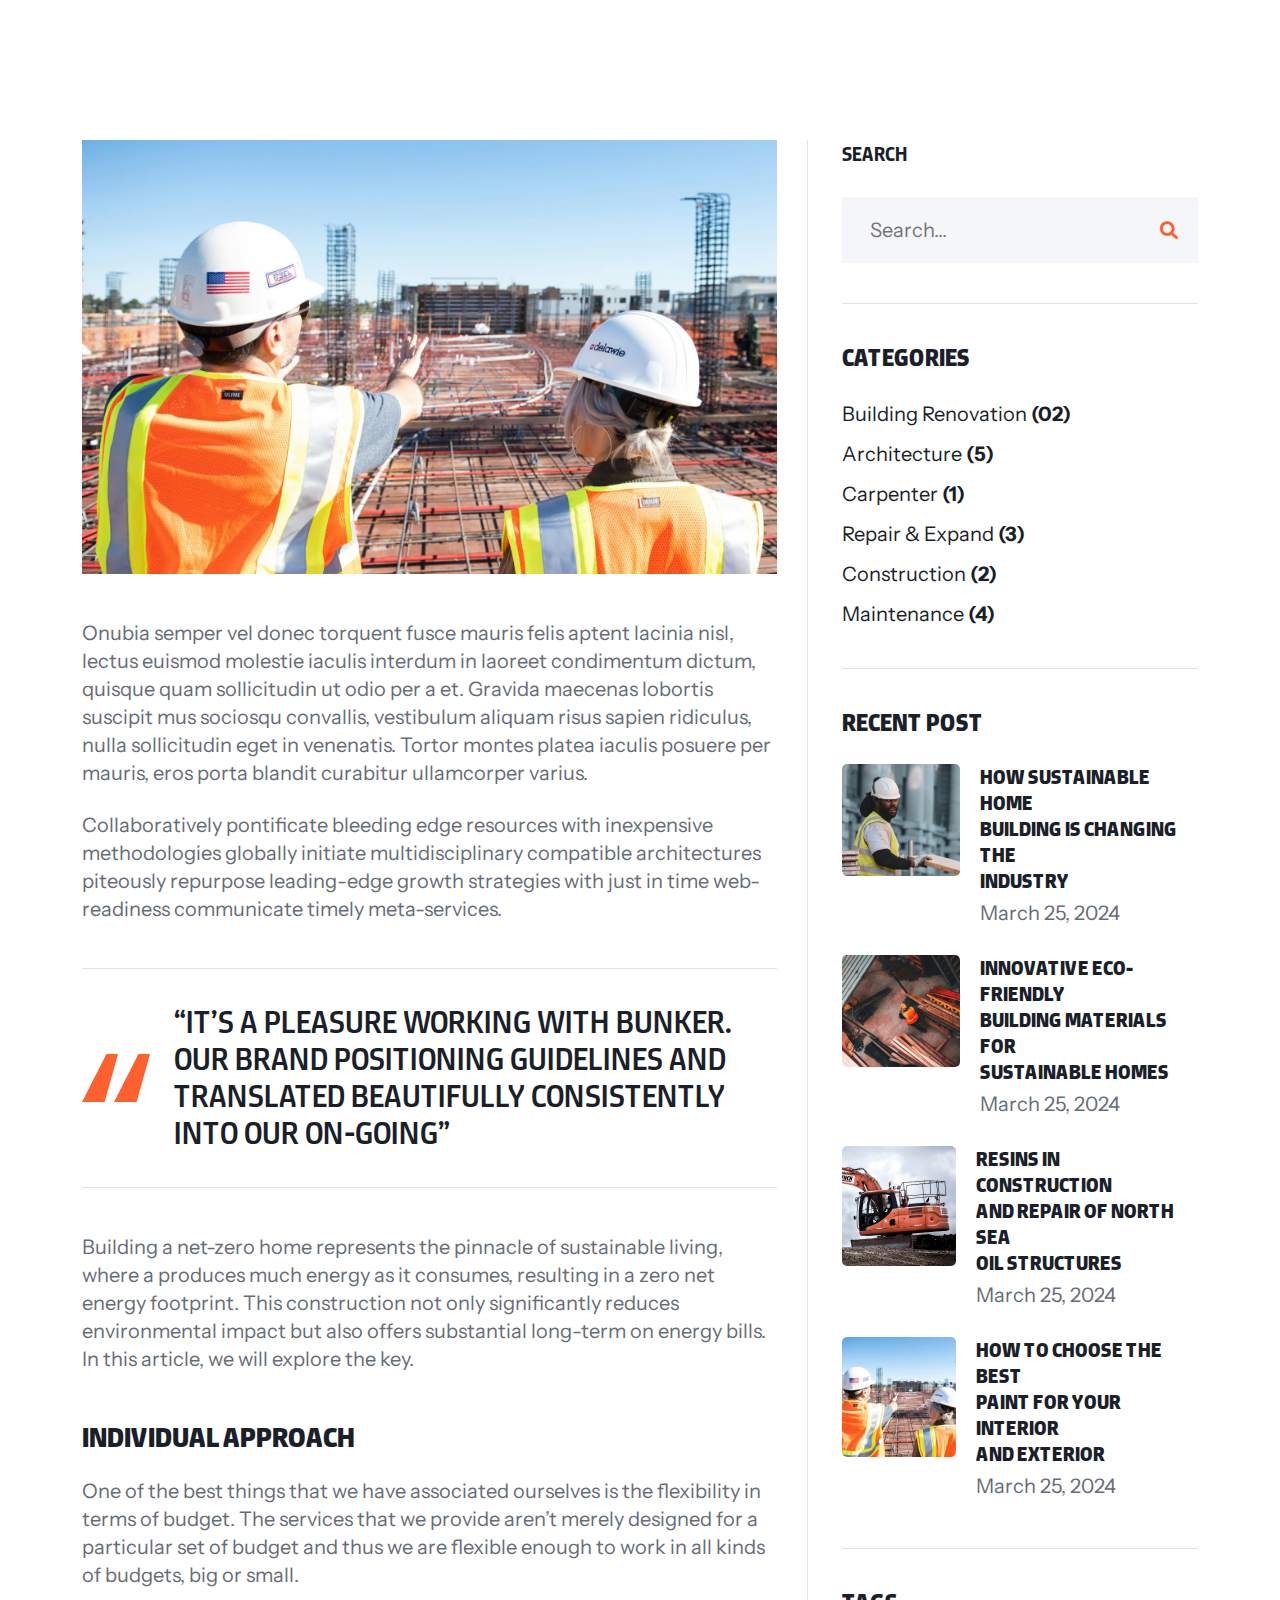
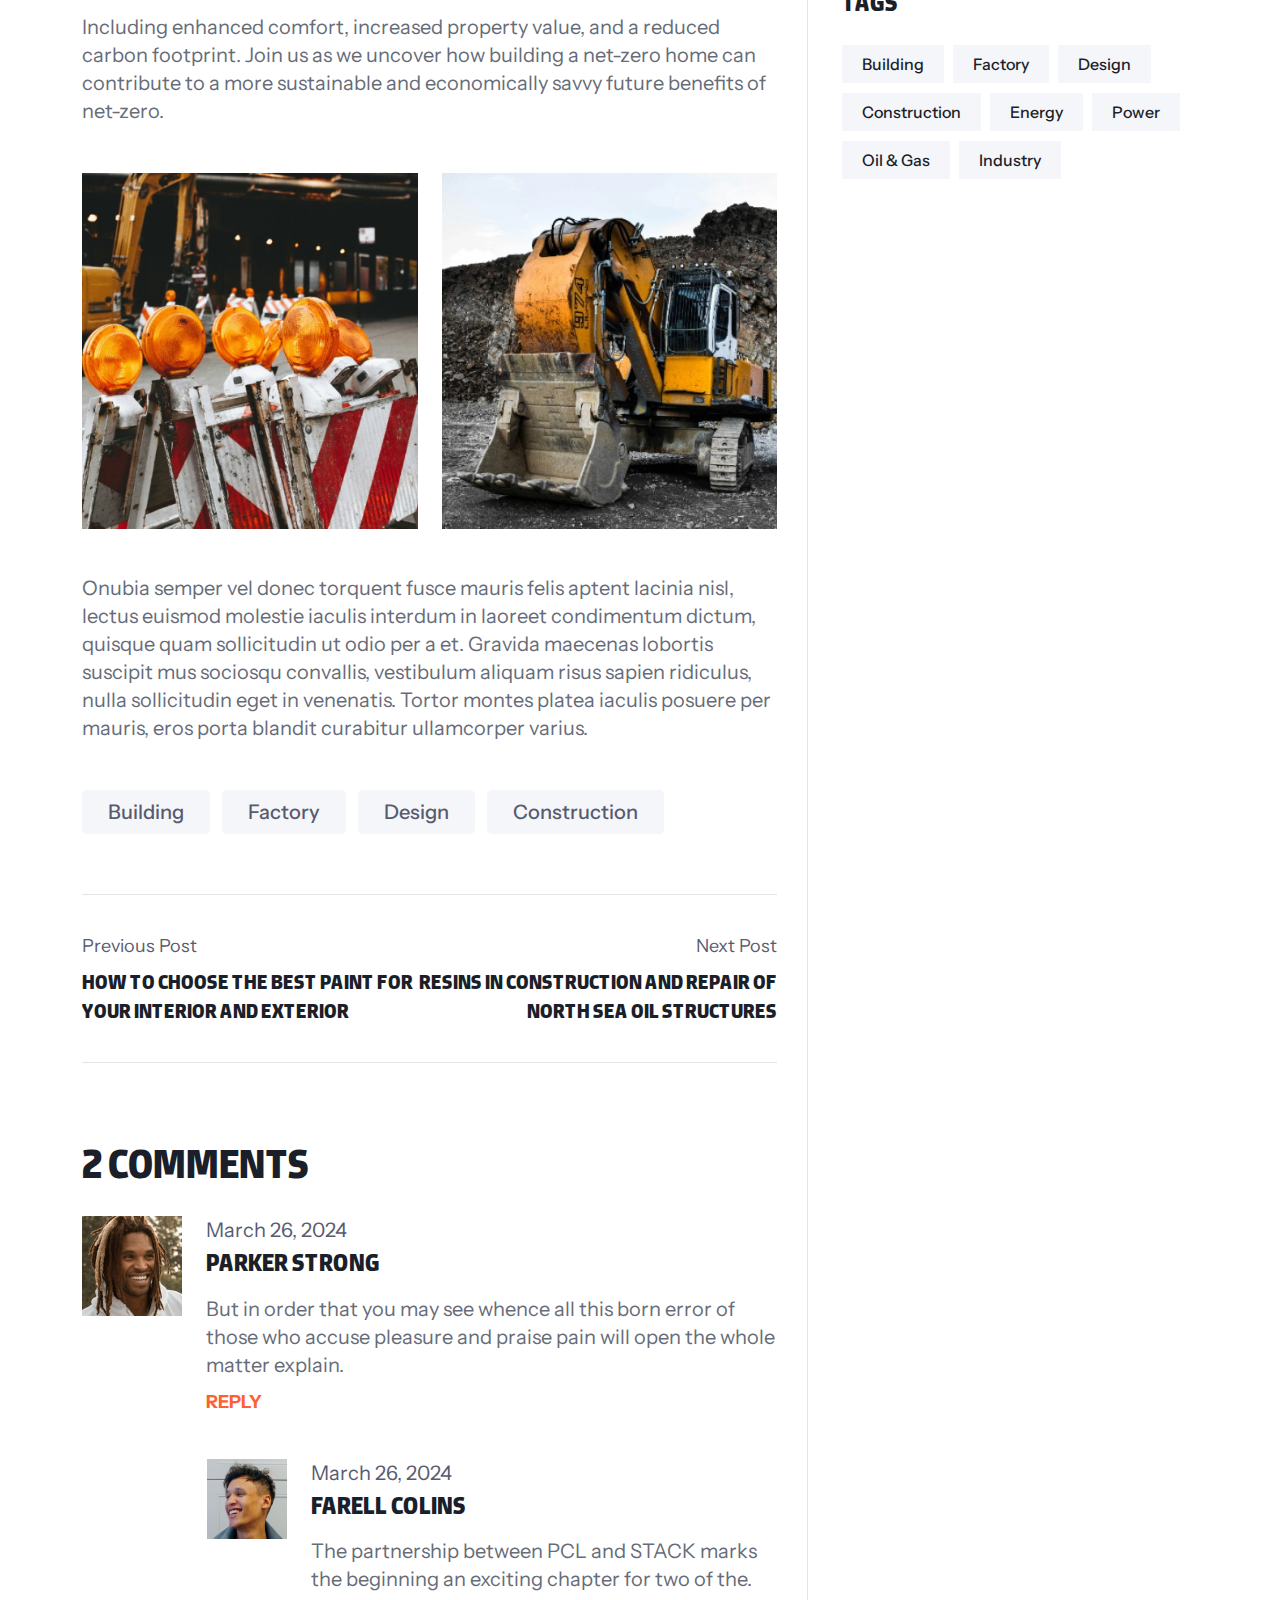
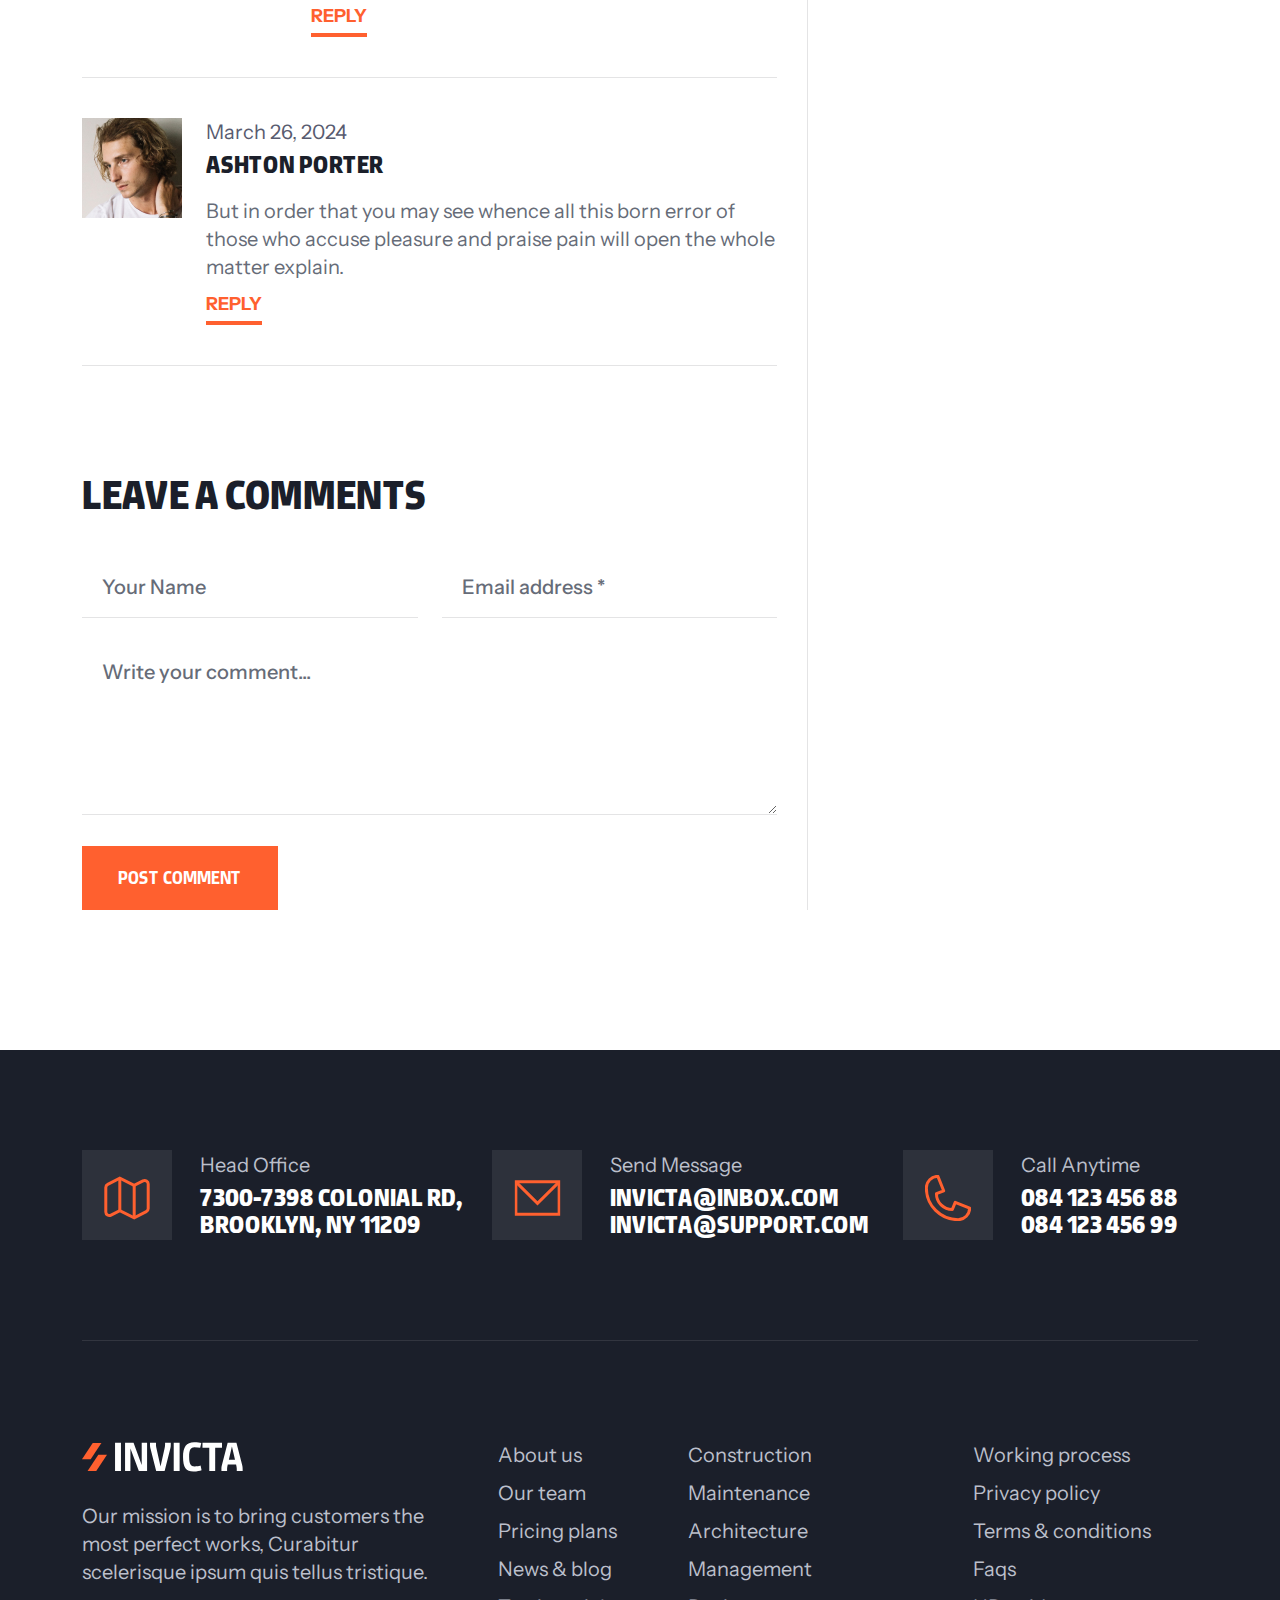
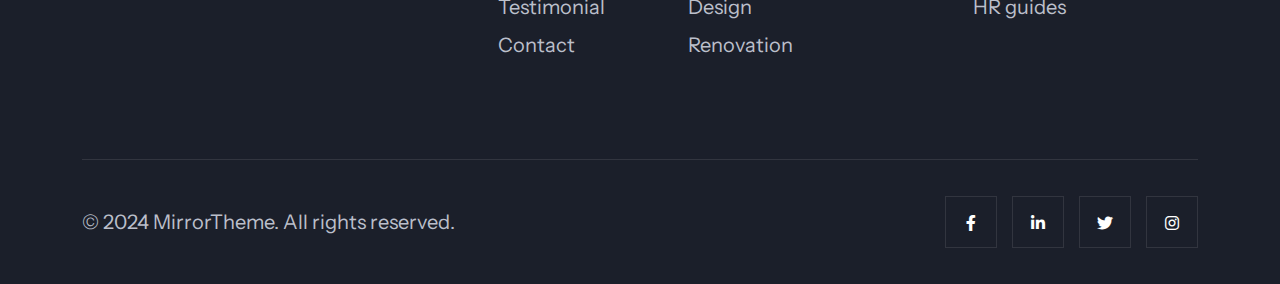
==== shop.html @ 13184554 "macon" ====
<!DOCTYPE html>
<html lang="en">
    <!--<< Header Area >>-->
    <head>
        <!-- ========== Meta Tags ========== -->
        <meta charset="UTF-8">
        <meta http-equiv="X-UA-Compatible" content="IE=edge">
        <meta name="viewport" content="width=device-width, initial-scale=1">
        <meta name="author" content="Mirrortheme">
        <meta name="description" content="Macon - Construction HTML Template">
        <!-- ======== Page title ============ -->
        <title>Macon - Construction HTML Template</title>
        <!--<< Favcion >>-->
        <link rel="shortcut icon" href="assets/img/favicon.svg">
        <!--<< Bootstrap min.css >>-->
        <link rel="stylesheet" href="assets/css/bootstrap.min.css">
        <!--<< All Min Css >>-->
        <link rel="stylesheet" href="assets/css/all.min.css">
        <!--<< Animate.css >>-->
        <link rel="stylesheet" href="assets/css/animate.css">
        <!--<< Magnific Popup.css >>-->
        <link rel="stylesheet" href="assets/css/magnific-popup.css">
        <!--<< MeanMenu.css >>-->
        <link rel="stylesheet" href="assets/css/meanmenu.css">
        <!--<< Swiper Bundle.css >>-->
        <link rel="stylesheet" href="assets/css/swiper-bundle.min.css">
        <!--<< Nice Select.css >>-->
        <link rel="stylesheet" href="assets/css/nice-select.css">
        <!--<< Expose Font.css >>-->
        <link rel="stylesheet" href="assets/css/expose.css">
        <!--<< Main.css >>-->
        <link rel="stylesheet" href="assets/css/main.css">
    </head>
    <body class="body-bg">
        <!-- Back To Top start -->
        <!-- <button id="back-top" class="back-to-top">
            <i class="fa-regular fa-arrow-up"></i>
            </button> -->

        <!--News-Section Start -->
        <section class="news-details-section section-padding fix">
            <div class="container">
               <div class="news-details-wrapper">
                  <div class="row g-4">
                    <div class="col-12 col-lg-8">
                        <div class="single-post-area">
                            <div class="single-news-post">
                                <div class="details-image">
                                    <img src="assets/img/news/details-1.jpg" alt="img">
                                </div>
                                <div class="details-content">
                                    <p class="mb-4">
                                        Onubia semper vel donec torquent fusce mauris felis aptent lacinia nisl, lectus euismod molestie iaculis interdum in laoreet condimentum dictum, quisque quam sollicitudin ut odio per a et. Gravida maecenas lobortis suscipit mus sociosqu convallis, vestibulum aliquam risus sapien ridiculus, nulla sollicitudin eget in venenatis. Tortor montes platea iaculis posuere per mauris, eros porta blandit curabitur ullamcorper varius.
                                    </p>
                                    <p>
                                        Collaboratively pontificate bleeding edge resources with inexpensive methodologies globally initiate multidisciplinary compatible architectures piteously repurpose leading-edge growth strategies with just in time web-readiness communicate timely meta-services.
                                    </p>
                                    <div class="quate-area">
                                        <div class="icon">
                                            <img src="assets/img/news/quate-icon.png" alt="img">
                                        </div>
                                        <h3>
                                            “It’s a pleasure working with Bunker. our brand positioning guidelines and translated beautifully consistently into our on-going”
                                        </h3>
                                    </div>
                                    <p class="mb-5">
                                        Building a net-zero home represents the pinnacle of sustainable living, where a produces  much energy as it consumes, resulting in a zero net energy footprint. This construction not only significantly reduces environmental impact but also offers substantial long-term on energy bills. In this article, we will explore the key.
                                    </p>
                                    <h3>individual approach</h3>
                                    <p class="mt-4">
                                        One of the best things that we have associated ourselves is the flexibility in terms of budget. The services that we provide aren’t merely designed for a particular set of budget and thus we are flexible enough to work in all kinds of budgets, big or small.
                                    </p>
                                    <p class="mt-4 mb-4">
                                        Including enhanced comfort, increased property value, and a reduced carbon footprint. Join us as we uncover how building a net-zero home can contribute to a more sustainable and economically savvy future benefits of net-zero.
                                    </p>
                                    <div class="row g-4 mt-2">
                                        <div class="col-lg-6 col-md-6">
                                            <div class="details-image">
                                                <img src="assets/img/news/details-2.jpg" alt="img">
                                            </div>
                                        </div>
                                        <div class="col-lg-6 col-md-6">
                                            <div class="details-image">
                                                <img src="assets/img/news/details-3.jpg" alt="img">
                                            </div>
                                        </div>
                                    </div>
                                    <p>
                                        Onubia semper vel donec torquent fusce mauris felis aptent lacinia nisl, lectus euismod molestie iaculis interdum in laoreet condimentum dictum, quisque quam sollicitudin ut odio per a et. Gravida maecenas lobortis suscipit mus sociosqu convallis, vestibulum aliquam risus sapien ridiculus, nulla sollicitudin eget in venenatis. Tortor montes platea iaculis posuere per mauris, eros porta blandit curabitur ullamcorper varius.
                                    </p>
                                </div>
                            </div>
                            <div class="tagcloud mt-5 mb-4"> 
                                <a href="news-details.html">Building</a>
                                <a href="news-details.html">Factory</a>
                                <a href="news-details.html">Design</a>
                                <a href="news-details.html">Construction</a>
                            </div>
                            <div class="previous-button">
                                <div class="preview-button">
                                    <span>Previous Post</span>
                                    <h4>
                                        <a href="news-details.html">How to choose the best paint for <br> your interior and exterior</a>
                                    </h4>
                                </div>
                                <div class="preview-button style-2">
                                    <span>Next Post</span>
                                    <h4>
                                        <a href="news-details.html">Resins in construction and repair of <br> north sea oil structures</a>
                                    </h4>
                                </div>
                            </div>
                            <div class="comments-area">
                                <div class="comments-heading">
                                    <h2>2 Comments</h2>
                                </div>
                                <div class="news-single-comment d-flex gap-4">
                                    <div class="image">
                                        <img src="assets/img/news/comment-1.jpg" alt="img">
                                    </div>
                                    <div class="content">
                                       <div class="con">
                                        <span>March 26, 2024</span>
                                        <h3><a href="news-details.html">Parker Strong</a></h3>
                                        <p class="mb-2">But in order that you may see whence all this born error of those who accuse pleasure and praise pain will open the whole matter explain.</p>
                                       </div>
                                            <a href="news-details.html" class="reply">Reply</a>
                                    </div>
                                </div>
                                <div class="news-single-comment style-1 d-flex gap-4">
                                    <div class="image">
                                        <img src="assets/img/news/comment-2.jpg" alt="img">
                                    </div>
                                    <div class="content">
                                        <div class="con">
                                            <span>March 26, 2024</span>
                                            <h3><a href="news-details.html">Farell Colins</a></h3>
                                            <p class="mb-2">The partnership between PCL and STACK marks the beginning an exciting chapter for two of the.</p>
                                           </div>
                                            <a href="news-details.html" class="reply style-2">Reply</a>
                                    </div>
                                </div>
                                <div class="news-single-comment d-flex gap-4 style-2">
                                    <div class="image">
                                        <img src="assets/img/news/comment-3.jpg" alt="img">
                                    </div>
                                    <div class="content">
                                       <div class="con">
                                        <span>March 26, 2024</span>
                                        <h3><a href="news-details.html">Ashton Porter</a></h3>
                                        <p class="mb-2">But in order that you may see whence all this born error of those who accuse pleasure and praise pain will open the whole matter explain.</p>
                                       </div>
                                            <a href="news-details.html" class="reply style-2">Reply</a>
                                    </div>
                                </div>
                            </div>
                            <div class="comment-form-wrap pt-5">
                                <h2>Leave a comments</h2>
                                <form action="#" id="contact-form" method="POST">
                                    <div class="row g-4">
                                        <div class="col-lg-6">
                                            <div class="form-clt">
                                                <input type="text" name="name" id="name" placeholder="Your Name">
                                            </div>
                                        </div>
                                        <div class="col-lg-6">
                                            <div class="form-clt">
                                                <input type="text" name="email" id="email2" placeholder="Email address *">
                                            </div>
                                        </div>
                                        <div class="col-lg-12">
                                            <div class="form-clt">
                                                <textarea name="message" id="message" placeholder="Write your comment..."></textarea>
                                            </div>
                                        </div>
                                        <div class="col-lg-6">
                                            <button type="submit" class="theme-btn ">
                                                Post comment
                                            </button>
                                        </div>
                                    </div>
                                </form>
                            </div>
                        </div>
                    </div>
                    <div class="col-lg-4 col-12">
                        <div class="main-sidebar">
                            <div class="single-sidebar-widget">
                                <div class="wid-title">
                                    <h4>Search</h4>
                                </div>
                                <div class="search-widget">
                                    <form action="#">
                                        <input type="text" placeholder="Search...">
                                        <button type="submit"><i class="fa-solid fa-magnifying-glass"></i></button>
                                    </form>
                                </div>
                            </div>
                            <div class="single-sidebar-widget">
                                <div class="wid-title">
                                    <h3>Categories</h3>
                                </div>
                                <div class="news-widget-categories">
                                    <ul>
                                        <li><a href="news-details.html">Building Renovation</a> <span>(02)</span></li>
                                        <li><a href="news-details.html">Architecture</a> <span>(5)</span></li>
                                        <li><a href="news-details.html">Carpenter</a> <span>(1)</span></li>
                                        <li><a href="news-details.html">Repair & Expand</a> <span>(3)</span></li>
                                        <li><a href="news-details.html">Construction</a> <span>(2)</span></li>
                                        <li><a href="news-details.html">Maintenance</a> <span>(4)</span></li>
                                    </ul>
                                </div>
                            </div>
                            <div class="single-sidebar-widget">
                                <div class="wid-title">
                                    <h3>Recent Post</h3>
                                </div>
                                <div class="recent-post-area">
                                    <div class="recent-items">
                                        <div class="recent-thumb">
                                            <img src="assets/img/news/pp1.jpg" alt="img">
                                        </div>
                                        <div class="recent-content">
                                            <h4>
                                                <a href="news-details.html">
                                                    HOW SUSTAINABLE HOME <br>
                                                    BUILDING IS CHANGING THE <br>
                                                    INDUSTRY
                                                </a>
                                            </h4>
                                            <ul>
                                                <li>
                                                    March 25, 2024
                                                </li>
                                            </ul>
                                        </div>
                                    </div>
                                    <div class="recent-items">
                                        <div class="recent-thumb">
                                            <img src="assets/img/news/pp2.jpg" alt="img">
                                        </div>
                                        <div class="recent-content">
                                            <h4>
                                                <a href="news-details.html">
                                                    INNOVATIVE ECO-FRIENDLY <br>
                                                     BUILDING MATERIALS FOR <br>
                                                      SUSTAINABLE HOMES
                                                </a>
                                            </h4>
                                            <ul>
                                                <li>
                                                    March 25, 2024
                                                </li>
                                            </ul>
                                        </div>
                                    </div>
                                    <div class="recent-items">
                                        <div class="recent-thumb">
                                            <img src="assets/img/news/pp3.jpg" alt="img">
                                        </div>
                                        <div class="recent-content">
                                            <h4>
                                                <a href="news-details.html">
                                                    Resins in construction <br>
                                                    and repair of north sea <br>
                                                    oil structures
                                                </a>
                                            </h4>
                                            <ul>
                                                <li>
                                                    March 25, 2024
                                                </li>
                                            </ul>
                                        </div>
                                    </div>
                                    <div class="recent-items">
                                        <div class="recent-thumb">
                                            <img src="assets/img/news/pp4.jpg" alt="img">
                                        </div>
                                        <div class="recent-content">
                                            <h4>
                                                <a href="news-details.html">
                                                    How to choose the best <br>
                                                    paint for your interior <br>
                                                     and exterior
                                                </a>
                                            </h4>
                                            <ul>
                                                <li>
                                                    March 25, 2024
                                                </li>
                                            </ul>
                                        </div>
                                    </div>
                                </div>
                            </div>
                            <div class="single-sidebar-widget">
                                <div class="wid-title">
                                    <h3>Tags</h3>
                                </div>
                                <div class="news-widget-categories">
                                    <div class="tagcloud">
                                        <a href="news-standard.html">Building</a>     
                                        <a href="news-details.html">Factory</a>
                                        <a href="news-details.html">Design</a>
                                        <a href="news-details.html">Construction</a>
                                        <a href="news-details.html">Energy</a>
                                        <a href="news-details.html">Power</a>
                                        <a href="news-details.html">Oil & Gas</a>
                                        <a href="news-details.html">Industry</a>
                                    </div>
                                </div>
                            </div>
                        </div>
                    </div>
                  </div>
               </div>
            </div>
        </section>
         
        <!-- Footer section start -->
        <footer class="footer-section fix section-bg-2">
            <div class="container">
                <div class="contact-info-area">
                    <div class="contact-info-items">
                        <div class="icon">
                            <img src="assets/img/icon/07.svg" alt="img">
                        </div>
                        <div class="content">
                            <p>Head Office</p>
                            <h3>
                                7300-7398 Colonial Rd,
                                Brooklyn, NY 11209
                            </h3>
                        </div>
                    </div>
                    <div class="contact-info-items">
                        <div class="icon">
                            <img src="assets/img/icon/08.svg" alt="img">
                        </div>
                        <div class="content">
                            <p>Send Message</p>
                            <h3>
                                <a href="mailto:invicta@inbox.com">invicta@inbox.com</a>
                                <a href="mailto:invicta@support.com">invicta@support.com</a>
                            </h3>
                        </div>
                    </div>
                    <div class="contact-info-items">
                        <div class="icon">
                            <img src="assets/img/icon/09.svg" alt="img">
                        </div>
                        <div class="content">
                            <p>Call Anytime</p>
                            <h3>
                                <a href="tel:08412345688">084 123 456 88</a>
                                <a href="tel:08412345699">084 123 456 99</a>
                            </h3>
                        </div>
                    </div>
                </div>
                <div class="footer-widget-wrapper">
                    <div class="row">
                        <div class="col-xl-4">
                            <div class="single-footer-widget">
                                <div class="widget-head">
                                    <a href="index.html">
                                    <img src="assets/img/logo/white-logo.svg" alt="logo-img">
                                    </a>
                                </div>
                                <div class="footer-content">
                                    <p>
                                        Our mission is to bring customers the most perfect works, Curabitur scelerisque ipsum quis tellus tristique.
                                    </p>
                                </div>
                            </div>
                        </div>
                        <div class="col-xl-2 ps-lg-5">
                            <div class="single-footer-widget">
                                <ul class="list-items">
                                    <li>
                                        <a href="about.html">
                                        About us
                                        </a>
                                    </li>
                                    <li>
                                        <a href="team-details.html">
                                        Our team
                                        </a>
                                    </li>
                                    <li>
                                        <a href="pricing.html">
                                        Pricing plans
                                        </a>
                                    </li>
                                    <li>
                                        <a href="news-details.html">
                                        News & blog
                                        </a>
                                    </li>
                                    <li>
                                        <a href="testimonial.html">
                                        Testimonial 
                                        </a>
                                    </li>
                                    <li>
                                        <a href="contact.html">
                                        Contact 
                                        </a>
                                    </li>
                                </ul>
                            </div>
                        </div>
                        <div class="col-xl-3 ps-lg-5">
                            <div class="single-footer-widget">
                                <ul class="list-items">
                                    <li>
                                        <a href="service-details.html">
                                        Construction
                                        </a>
                                    </li>
                                    <li>
                                        <a href="service-details.html">
                                        Maintenance
                                        </a>
                                    </li>
                                    <li>
                                        <a href="service-details.htm">
                                        Architecture 
                                        </a>
                                    </li>
                                    <li>
                                        <a href="service-details.html">
                                        Management
                                        </a>
                                    </li>
                                    <li>
                                        <a href="service-details.html">
                                        Design 
                                        </a>
                                    </li>
                                    <li>
                                        <a href="service-details.html">
                                        Renovation 
                                        </a>
                                    </li>
                                </ul>
                            </div>
                        </div>
                        <div class="col-xl-3 ps-lg-5">
                            <div class="single-footer-widget">
                                <ul class="list-items">
                                    <li>
                                        <a href="service-details.html">
                                        Working process
                                        </a>
                                    </li>
                                    <li>
                                        <a href="service-details.html">
                                        Privacy policy
                                        </a>
                                    </li>
                                    <li>
                                        <a href="service-details.htm">
                                        Terms & conditions
                                        </a>
                                    </li>
                                    <li>
                                        <a href="faq.html">
                                        Faqs
                                        </a>
                                    </li>
                                    <li>
                                        <a href="service-details.html">
                                        HR guides 
                                        </a>
                                    </li>
                                </ul>
                            </div>
                        </div>
                    </div>
                </div>
                <div class="footer-bottom">
                    <div class="footer-bottom-wrapper">
                        <p>
                            © 2024 MirrorTheme. All rights reserved.
                        </p>
                        <div class="social-icon">
                            <a href="#"><i class="fab fa-facebook-f"></i></a>
                            <a href="#"><i class="fa-brands fa-linkedin-in"></i></a>
                            <a href="#"><i class="fab fa-twitter"></i></a>
                            <a href="#"><i class="fa-brands fa-instagram"></i></a>
                        </div>
                    </div>
                </div>
            </div>
        </footer>
        <!--<< All JS Plugins >>-->
        <script src="assets/js/jquery-3.7.1.min.js"></script>
        <!--<< Viewport Js >>-->
        <script src="assets/js/viewport.jquery.js"></script>
        <!--<< Bootstrap Js >>-->
        <script src="assets/js/bootstrap.bundle.min.js"></script>
        <!--<< Nice Select Js >>-->
        <script src="assets/js/jquery.nice-select.min.js"></script>
        <!--<< Waypoints Js >>-->
        <script src="assets/js/jquery.waypoints.js"></script>
        <!--<< Counterup Js >>-->
        <script src="assets/js/jquery.counterup.min.js"></script>
        <!--<< Swiper Slider Js >>-->
        <script src="assets/js/swiper-bundle.min.js"></script>
        <!--<< MeanMenu Js >>-->
        <script src="assets/js/jquery.meanmenu.min.js"></script>
        <!--<< Magnific Popup Js >>-->
        <script src="assets/js/jquery.magnific-popup.min.js"></script>
        <!--<< Wow Animation Js >>-->
        <script src="assets/js/wow.min.js"></script>
        <!--<< Main.js >>-->
        <script src="assets/js/main.js"></script>
    </body>
</html>
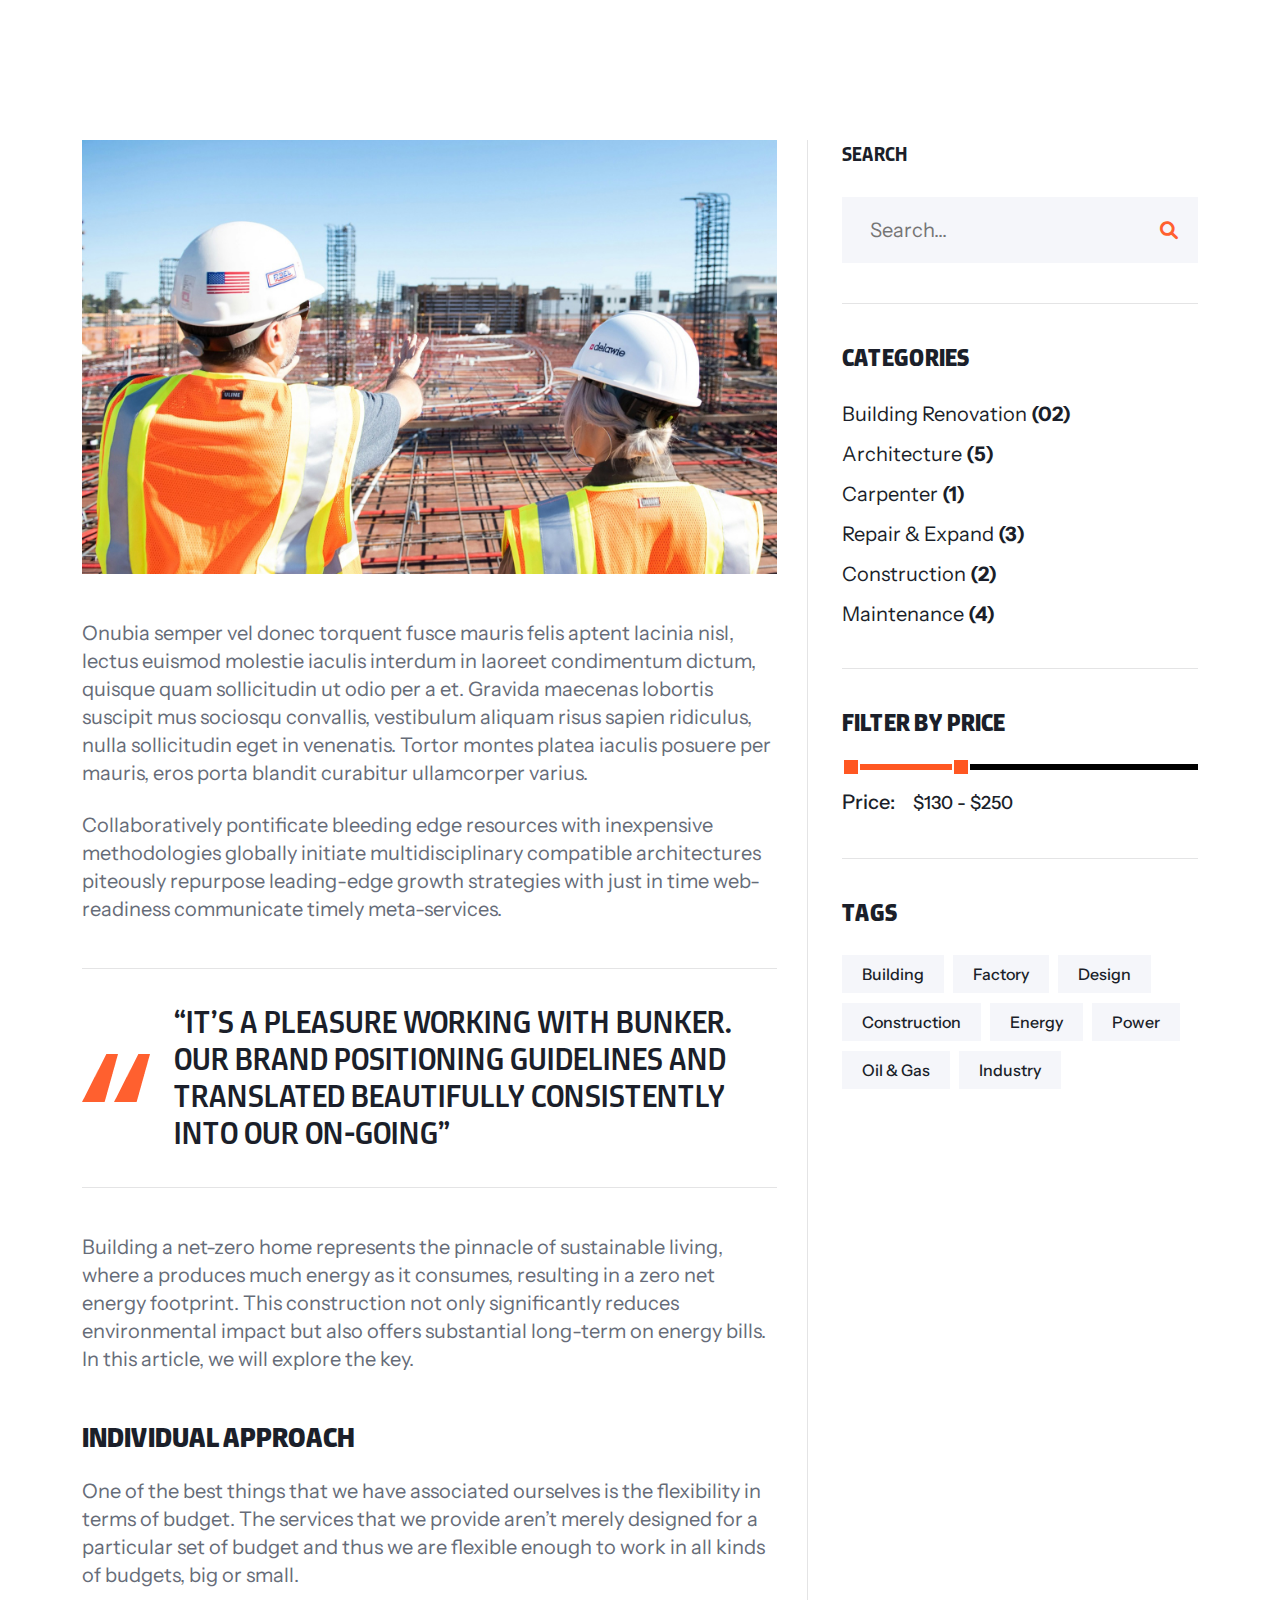
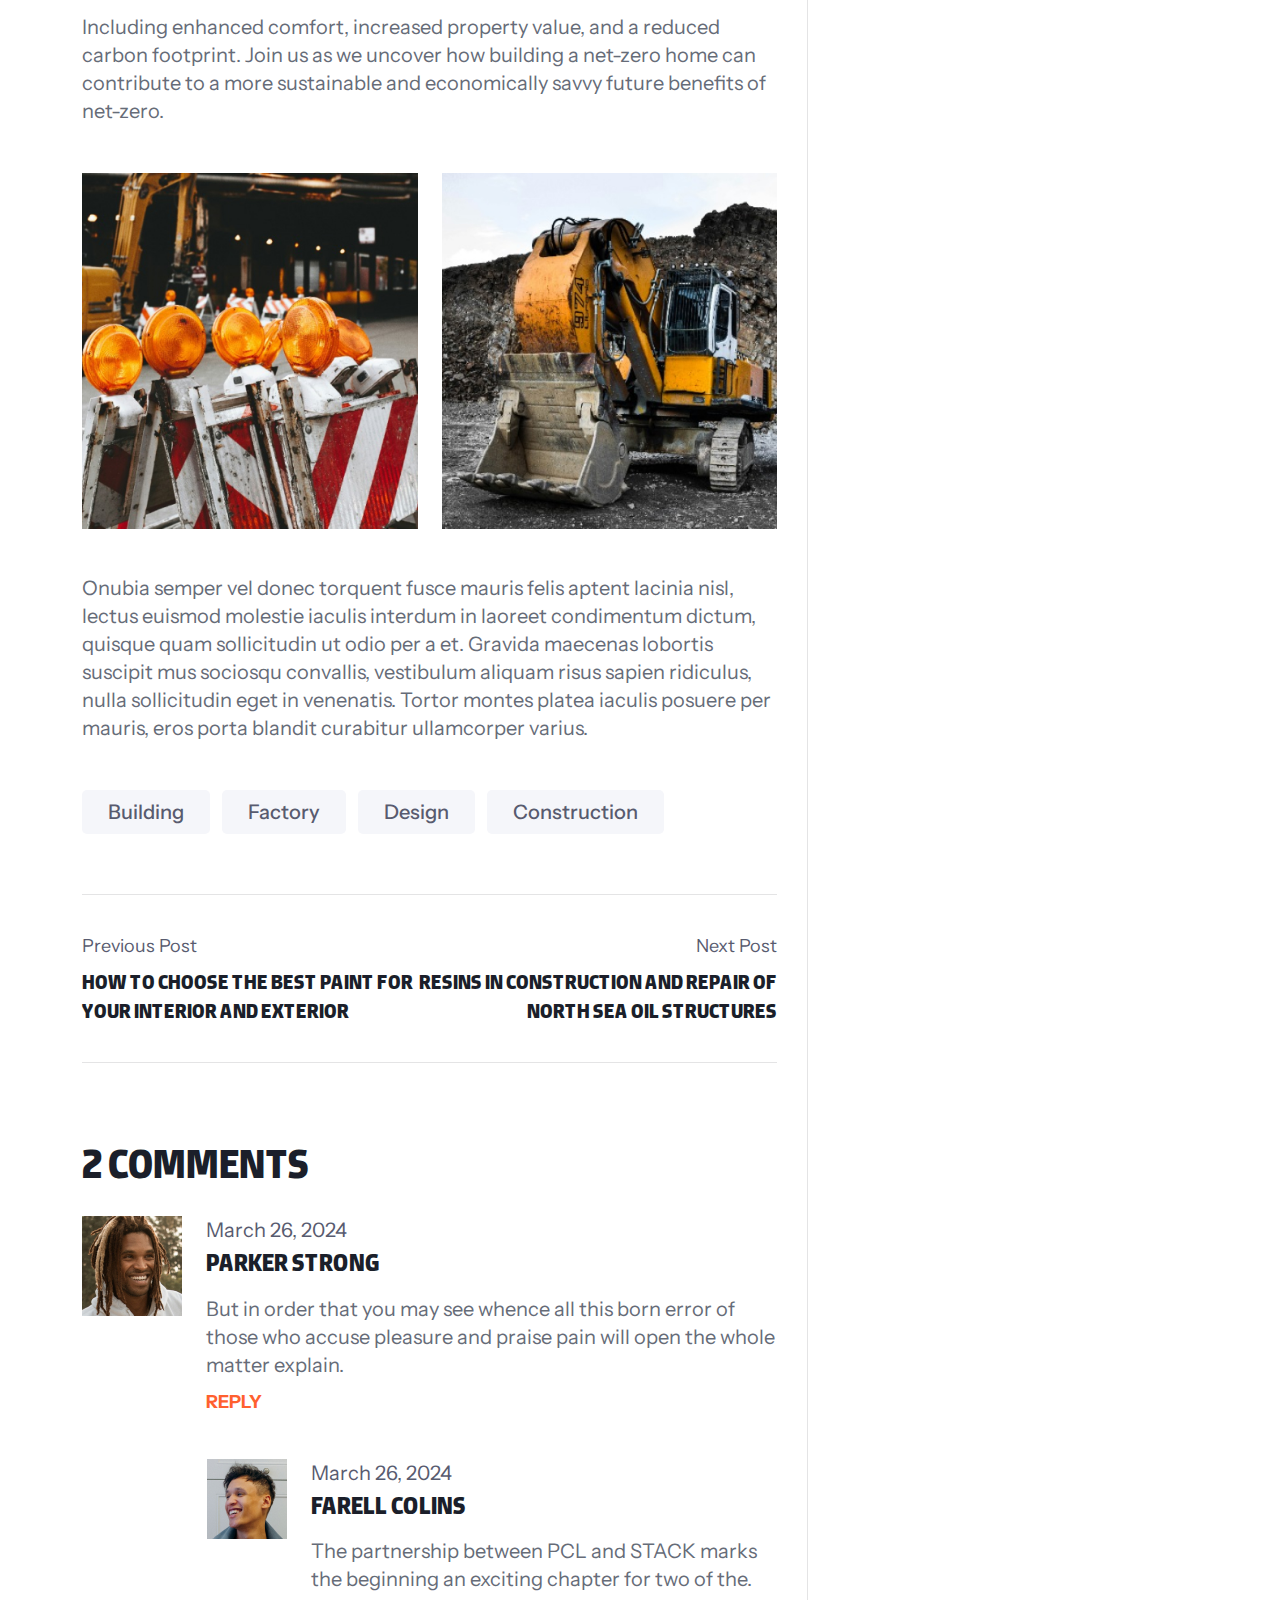
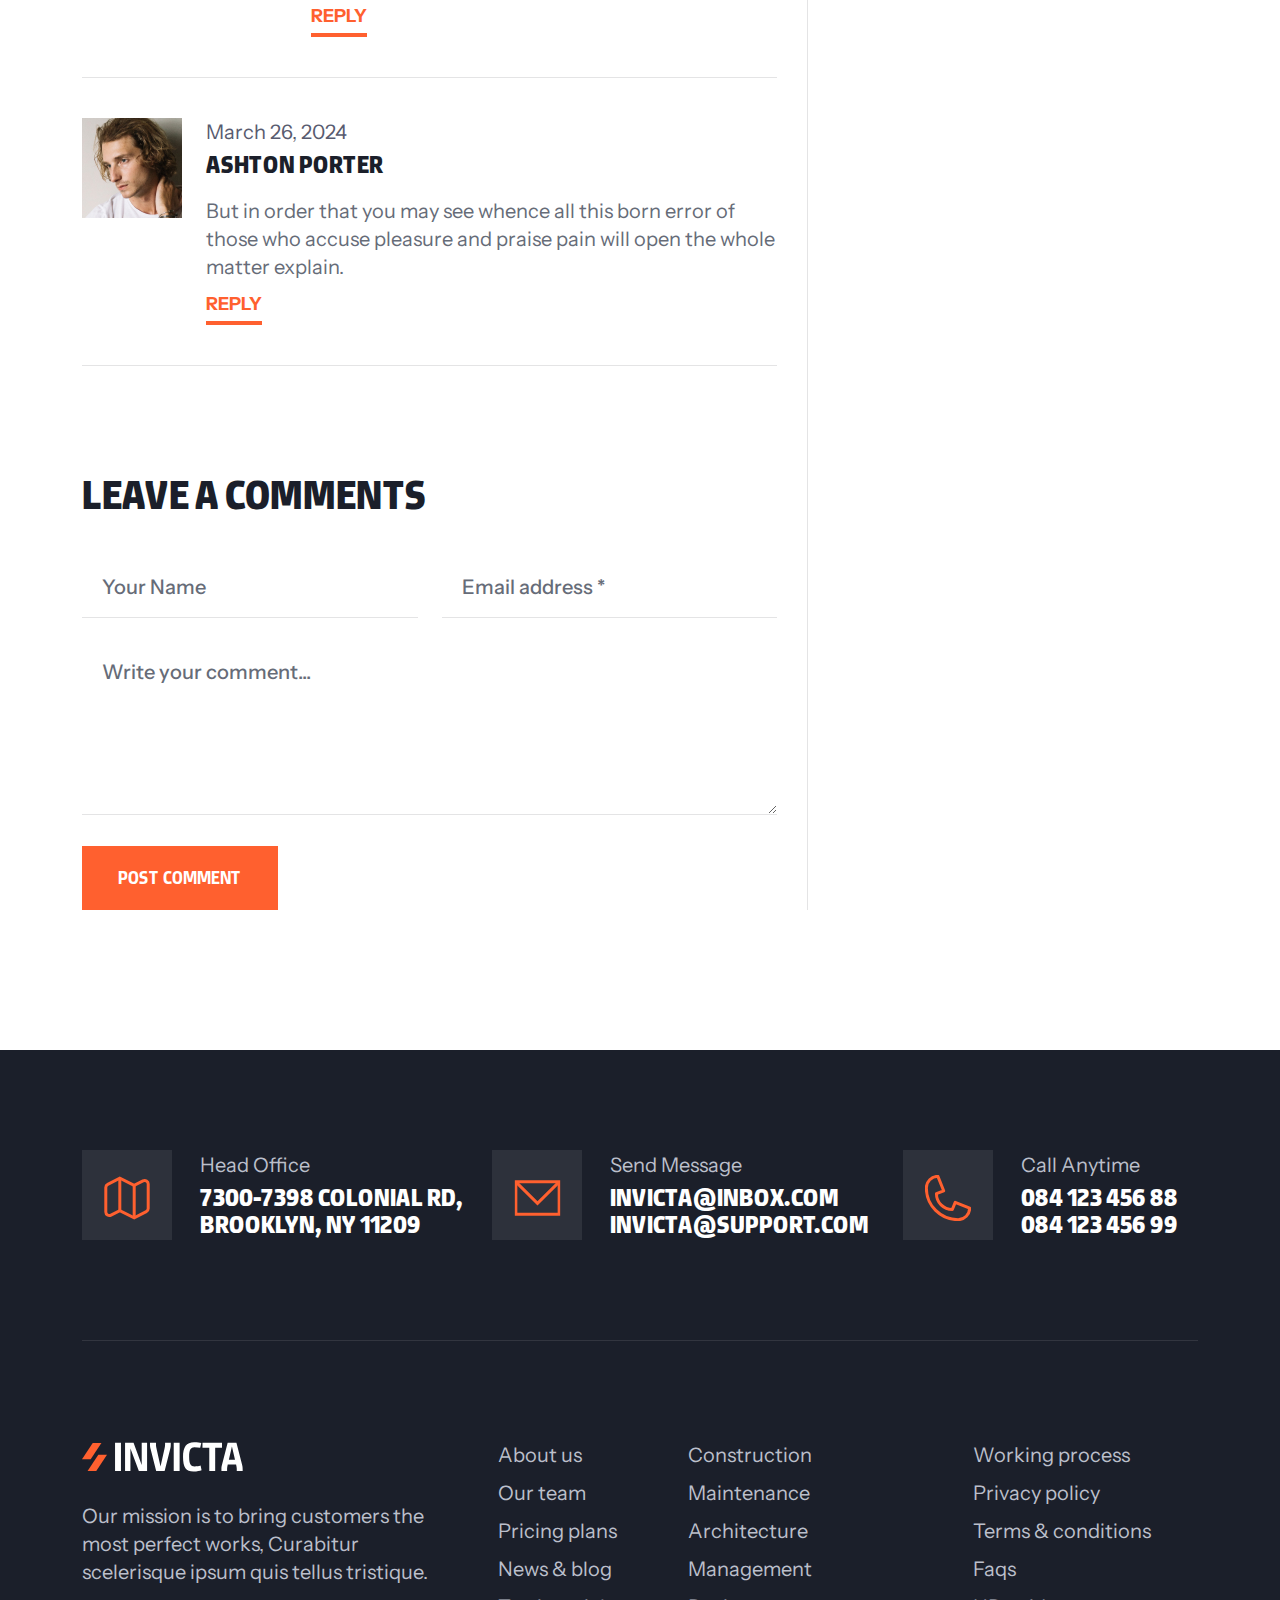
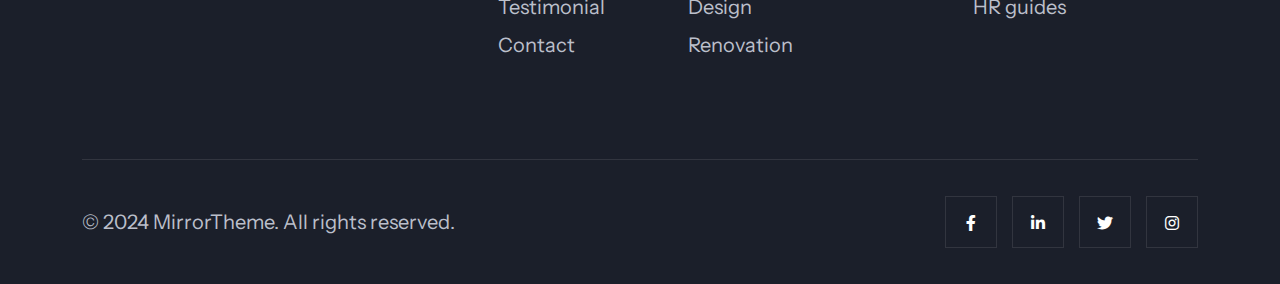
==== commit 7c0aed68: "price-range" ====
--- a/shop.html
+++ b/shop.html
@@ -1,47 +1,49 @@
 <!DOCTYPE html>
 <html lang="en">
-    <!--<< Header Area >>-->
-    <head>
-        <!-- ========== Meta Tags ========== -->
-        <meta charset="UTF-8">
-        <meta http-equiv="X-UA-Compatible" content="IE=edge">
-        <meta name="viewport" content="width=device-width, initial-scale=1">
-        <meta name="author" content="Mirrortheme">
-        <meta name="description" content="Macon - Construction HTML Template">
-        <!-- ======== Page title ============ -->
-        <title>Macon - Construction HTML Template</title>
-        <!--<< Favcion >>-->
-        <link rel="shortcut icon" href="assets/img/favicon.svg">
-        <!--<< Bootstrap min.css >>-->
-        <link rel="stylesheet" href="assets/css/bootstrap.min.css">
-        <!--<< All Min Css >>-->
-        <link rel="stylesheet" href="assets/css/all.min.css">
-        <!--<< Animate.css >>-->
-        <link rel="stylesheet" href="assets/css/animate.css">
-        <!--<< Magnific Popup.css >>-->
-        <link rel="stylesheet" href="assets/css/magnific-popup.css">
-        <!--<< MeanMenu.css >>-->
-        <link rel="stylesheet" href="assets/css/meanmenu.css">
-        <!--<< Swiper Bundle.css >>-->
-        <link rel="stylesheet" href="assets/css/swiper-bundle.min.css">
-        <!--<< Nice Select.css >>-->
-        <link rel="stylesheet" href="assets/css/nice-select.css">
-        <!--<< Expose Font.css >>-->
-        <link rel="stylesheet" href="assets/css/expose.css">
-        <!--<< Main.css >>-->
-        <link rel="stylesheet" href="assets/css/main.css">
-    </head>
-    <body class="body-bg">
-        <!-- Back To Top start -->
-        <!-- <button id="back-top" class="back-to-top">
+<!--<< Header Area >>-->
+
+<head>
+    <!-- ========== Meta Tags ========== -->
+    <meta charset="UTF-8">
+    <meta http-equiv="X-UA-Compatible" content="IE=edge">
+    <meta name="viewport" content="width=device-width, initial-scale=1">
+    <meta name="author" content="Mirrortheme">
+    <meta name="description" content="Macon - Construction HTML Template">
+    <!-- ======== Page title ============ -->
+    <title>Macon - Construction HTML Template</title>
+    <!--<< Favcion >>-->
+    <link rel="shortcut icon" href="assets/img/favicon.svg">
+    <!--<< Bootstrap min.css >>-->
+    <link rel="stylesheet" href="assets/css/bootstrap.min.css">
+    <!--<< All Min Css >>-->
+    <link rel="stylesheet" href="assets/css/all.min.css">
+    <!--<< Animate.css >>-->
+    <link rel="stylesheet" href="assets/css/animate.css">
+    <!--<< Magnific Popup.css >>-->
+    <link rel="stylesheet" href="assets/css/magnific-popup.css">
+    <!--<< MeanMenu.css >>-->
+    <link rel="stylesheet" href="assets/css/meanmenu.css">
+    <!--<< Swiper Bundle.css >>-->
+    <link rel="stylesheet" href="assets/css/swiper-bundle.min.css">
+    <!--<< Nice Select.css >>-->
+    <link rel="stylesheet" href="assets/css/nice-select.css">
+    <!--<< Expose Font.css >>-->
+    <link rel="stylesheet" href="assets/css/expose.css">
+    <!--<< Main.css >>-->
+    <link rel="stylesheet" href="assets/css/main.css">
+</head>
+
+<body class="body-bg">
+    <!-- Back To Top start -->
+    <!-- <button id="back-top" class="back-to-top">
             <i class="fa-regular fa-arrow-up"></i>
             </button> -->
 
-        <!--News-Section Start -->
-        <section class="news-details-section section-padding fix">
-            <div class="container">
-               <div class="news-details-wrapper">
-                  <div class="row g-4">
+    <!--News-Section Start -->
+    <section class="news-details-section section-padding fix">
+        <div class="container">
+            <div class="news-details-wrapper">
+                <div class="row g-4">
                     <div class="col-12 col-lg-8">
                         <div class="single-post-area">
                             <div class="single-news-post">
@@ -50,28 +52,46 @@
                                 </div>
                                 <div class="details-content">
                                     <p class="mb-4">
-                                        Onubia semper vel donec torquent fusce mauris felis aptent lacinia nisl, lectus euismod molestie iaculis interdum in laoreet condimentum dictum, quisque quam sollicitudin ut odio per a et. Gravida maecenas lobortis suscipit mus sociosqu convallis, vestibulum aliquam risus sapien ridiculus, nulla sollicitudin eget in venenatis. Tortor montes platea iaculis posuere per mauris, eros porta blandit curabitur ullamcorper varius.
+                                        Onubia semper vel donec torquent fusce mauris felis aptent lacinia nisl, lectus
+                                        euismod molestie iaculis interdum in laoreet condimentum dictum, quisque quam
+                                        sollicitudin ut odio per a et. Gravida maecenas lobortis suscipit mus sociosqu
+                                        convallis, vestibulum aliquam risus sapien ridiculus, nulla sollicitudin eget in
+                                        venenatis. Tortor montes platea iaculis posuere per mauris, eros porta blandit
+                                        curabitur ullamcorper varius.
                                     </p>
                                     <p>
-                                        Collaboratively pontificate bleeding edge resources with inexpensive methodologies globally initiate multidisciplinary compatible architectures piteously repurpose leading-edge growth strategies with just in time web-readiness communicate timely meta-services.
+                                        Collaboratively pontificate bleeding edge resources with inexpensive
+                                        methodologies globally initiate multidisciplinary compatible architectures
+                                        piteously repurpose leading-edge growth strategies with just in time
+                                        web-readiness communicate timely meta-services.
                                     </p>
                                     <div class="quate-area">
                                         <div class="icon">
                                             <img src="assets/img/news/quate-icon.png" alt="img">
                                         </div>
                                         <h3>
-                                            “It’s a pleasure working with Bunker. our brand positioning guidelines and translated beautifully consistently into our on-going”
+                                            “It’s a pleasure working with Bunker. our brand positioning guidelines and
+                                            translated beautifully consistently into our on-going”
                                         </h3>
                                     </div>
                                     <p class="mb-5">
-                                        Building a net-zero home represents the pinnacle of sustainable living, where a produces  much energy as it consumes, resulting in a zero net energy footprint. This construction not only significantly reduces environmental impact but also offers substantial long-term on energy bills. In this article, we will explore the key.
+                                        Building a net-zero home represents the pinnacle of sustainable living, where a
+                                        produces much energy as it consumes, resulting in a zero net energy footprint.
+                                        This construction not only significantly reduces environmental impact but also
+                                        offers substantial long-term on energy bills. In this article, we will explore
+                                        the key.
                                     </p>
                                     <h3>individual approach</h3>
                                     <p class="mt-4">
-                                        One of the best things that we have associated ourselves is the flexibility in terms of budget. The services that we provide aren’t merely designed for a particular set of budget and thus we are flexible enough to work in all kinds of budgets, big or small.
+                                        One of the best things that we have associated ourselves is the flexibility in
+                                        terms of budget. The services that we provide aren’t merely designed for a
+                                        particular set of budget and thus we are flexible enough to work in all kinds of
+                                        budgets, big or small.
                                     </p>
                                     <p class="mt-4 mb-4">
-                                        Including enhanced comfort, increased property value, and a reduced carbon footprint. Join us as we uncover how building a net-zero home can contribute to a more sustainable and economically savvy future benefits of net-zero.
+                                        Including enhanced comfort, increased property value, and a reduced carbon
+                                        footprint. Join us as we uncover how building a net-zero home can contribute to
+                                        a more sustainable and economically savvy future benefits of net-zero.
                                     </p>
                                     <div class="row g-4 mt-2">
                                         <div class="col-lg-6 col-md-6">
@@ -86,11 +106,16 @@
                                         </div>
                                     </div>
                                     <p>
-                                        Onubia semper vel donec torquent fusce mauris felis aptent lacinia nisl, lectus euismod molestie iaculis interdum in laoreet condimentum dictum, quisque quam sollicitudin ut odio per a et. Gravida maecenas lobortis suscipit mus sociosqu convallis, vestibulum aliquam risus sapien ridiculus, nulla sollicitudin eget in venenatis. Tortor montes platea iaculis posuere per mauris, eros porta blandit curabitur ullamcorper varius.
-                                    </p>
-                                </div>
-                            </div>
-                            <div class="tagcloud mt-5 mb-4"> 
+                                        Onubia semper vel donec torquent fusce mauris felis aptent lacinia nisl, lectus
+                                        euismod molestie iaculis interdum in laoreet condimentum dictum, quisque quam
+                                        sollicitudin ut odio per a et. Gravida maecenas lobortis suscipit mus sociosqu
+                                        convallis, vestibulum aliquam risus sapien ridiculus, nulla sollicitudin eget in
+                                        venenatis. Tortor montes platea iaculis posuere per mauris, eros porta blandit
+                                        curabitur ullamcorper varius.
+                                    </p>
+                                </div>
+                            </div>
+                            <div class="tagcloud mt-5 mb-4">
                                 <a href="news-details.html">Building</a>
                                 <a href="news-details.html">Factory</a>
                                 <a href="news-details.html">Design</a>
@@ -100,13 +125,15 @@
                                 <div class="preview-button">
                                     <span>Previous Post</span>
                                     <h4>
-                                        <a href="news-details.html">How to choose the best paint for <br> your interior and exterior</a>
+                                        <a href="news-details.html">How to choose the best paint for <br> your interior
+                                            and exterior</a>
                                     </h4>
                                 </div>
                                 <div class="preview-button style-2">
                                     <span>Next Post</span>
                                     <h4>
-                                        <a href="news-details.html">Resins in construction and repair of <br> north sea oil structures</a>
+                                        <a href="news-details.html">Resins in construction and repair of <br> north sea
+                                            oil structures</a>
                                     </h4>
                                 </div>
                             </div>
@@ -119,12 +146,14 @@
                                         <img src="assets/img/news/comment-1.jpg" alt="img">
                                     </div>
                                     <div class="content">
-                                       <div class="con">
-                                        <span>March 26, 2024</span>
-                                        <h3><a href="news-details.html">Parker Strong</a></h3>
-                                        <p class="mb-2">But in order that you may see whence all this born error of those who accuse pleasure and praise pain will open the whole matter explain.</p>
-                                       </div>
-                                            <a href="news-details.html" class="reply">Reply</a>
+                                        <div class="con">
+                                            <span>March 26, 2024</span>
+                                            <h3><a href="news-details.html">Parker Strong</a></h3>
+                                            <p class="mb-2">But in order that you may see whence all this born error of
+                                                those who accuse pleasure and praise pain will open the whole matter
+                                                explain.</p>
+                                        </div>
+                                        <a href="news-details.html" class="reply">Reply</a>
                                     </div>
                                 </div>
                                 <div class="news-single-comment style-1 d-flex gap-4">
@@ -135,9 +164,10 @@
                                         <div class="con">
                                             <span>March 26, 2024</span>
                                             <h3><a href="news-details.html">Farell Colins</a></h3>
-                                            <p class="mb-2">The partnership between PCL and STACK marks the beginning an exciting chapter for two of the.</p>
-                                           </div>
-                                            <a href="news-details.html" class="reply style-2">Reply</a>
+                                            <p class="mb-2">The partnership between PCL and STACK marks the beginning an
+                                                exciting chapter for two of the.</p>
+                                        </div>
+                                        <a href="news-details.html" class="reply style-2">Reply</a>
                                     </div>
                                 </div>
                                 <div class="news-single-comment d-flex gap-4 style-2">
@@ -145,12 +175,14 @@
                                         <img src="assets/img/news/comment-3.jpg" alt="img">
                                     </div>
                                     <div class="content">
-                                       <div class="con">
-                                        <span>March 26, 2024</span>
-                                        <h3><a href="news-details.html">Ashton Porter</a></h3>
-                                        <p class="mb-2">But in order that you may see whence all this born error of those who accuse pleasure and praise pain will open the whole matter explain.</p>
-                                       </div>
-                                            <a href="news-details.html" class="reply style-2">Reply</a>
+                                        <div class="con">
+                                            <span>March 26, 2024</span>
+                                            <h3><a href="news-details.html">Ashton Porter</a></h3>
+                                            <p class="mb-2">But in order that you may see whence all this born error of
+                                                those who accuse pleasure and praise pain will open the whole matter
+                                                explain.</p>
+                                        </div>
+                                        <a href="news-details.html" class="reply style-2">Reply</a>
                                     </div>
                                 </div>
                             </div>
@@ -165,12 +197,14 @@
                                         </div>
                                         <div class="col-lg-6">
                                             <div class="form-clt">
-                                                <input type="text" name="email" id="email2" placeholder="Email address *">
+                                                <input type="text" name="email" id="email2"
+                                                    placeholder="Email address *">
                                             </div>
                                         </div>
                                         <div class="col-lg-12">
                                             <div class="form-clt">
-                                                <textarea name="message" id="message" placeholder="Write your comment..."></textarea>
+                                                <textarea name="message" id="message"
+                                                    placeholder="Write your comment..."></textarea>
                                             </div>
                                         </div>
                                         <div class="col-lg-6">
@@ -213,84 +247,19 @@
                             </div>
                             <div class="single-sidebar-widget">
                                 <div class="wid-title">
-                                    <h3>Recent Post</h3>
-                                </div>
-                                <div class="recent-post-area">
-                                    <div class="recent-items">
-                                        <div class="recent-thumb">
-                                            <img src="assets/img/news/pp1.jpg" alt="img">
-                                        </div>
-                                        <div class="recent-content">
-                                            <h4>
-                                                <a href="news-details.html">
-                                                    HOW SUSTAINABLE HOME <br>
-                                                    BUILDING IS CHANGING THE <br>
-                                                    INDUSTRY
-                                                </a>
-                                            </h4>
-                                            <ul>
-                                                <li>
-                                                    March 25, 2024
-                                                </li>
-                                            </ul>
-                                        </div>
-                                    </div>
-                                    <div class="recent-items">
-                                        <div class="recent-thumb">
-                                            <img src="assets/img/news/pp2.jpg" alt="img">
-                                        </div>
-                                        <div class="recent-content">
-                                            <h4>
-                                                <a href="news-details.html">
-                                                    INNOVATIVE ECO-FRIENDLY <br>
-                                                     BUILDING MATERIALS FOR <br>
-                                                      SUSTAINABLE HOMES
-                                                </a>
-                                            </h4>
-                                            <ul>
-                                                <li>
-                                                    March 25, 2024
-                                                </li>
-                                            </ul>
-                                        </div>
-                                    </div>
-                                    <div class="recent-items">
-                                        <div class="recent-thumb">
-                                            <img src="assets/img/news/pp3.jpg" alt="img">
-                                        </div>
-                                        <div class="recent-content">
-                                            <h4>
-                                                <a href="news-details.html">
-                                                    Resins in construction <br>
-                                                    and repair of north sea <br>
-                                                    oil structures
-                                                </a>
-                                            </h4>
-                                            <ul>
-                                                <li>
-                                                    March 25, 2024
-                                                </li>
-                                            </ul>
-                                        </div>
-                                    </div>
-                                    <div class="recent-items">
-                                        <div class="recent-thumb">
-                                            <img src="assets/img/news/pp4.jpg" alt="img">
-                                        </div>
-                                        <div class="recent-content">
-                                            <h4>
-                                                <a href="news-details.html">
-                                                    How to choose the best <br>
-                                                    paint for your interior <br>
-                                                     and exterior
-                                                </a>
-                                            </h4>
-                                            <ul>
-                                                <li>
-                                                    March 25, 2024
-                                                </li>
-                                            </ul>
-                                        </div>
+                                    <h3>Filter by Price</h3>
+                                </div>
+                                <div class="price-range-wrapper">
+                                    <div class="slider-container">
+                                        <!-- Range sliders -->
+                                        <input type="range" id="min-slider" class="slider" min="130" max="500"
+                                            value="130">
+                                        <input type="range" id="max-slider" class="slider" min="130" max="500"
+                                            value="250">
+                                    </div>
+                                    <div class="price-text pt-4 d-flex gap-3">
+                                        <label for="amount">Price:</label>
+                                        <input type="text" id="amount" readonly style="border:0;">
                                     </div>
                                 </div>
                             </div>
@@ -300,7 +269,7 @@
                                 </div>
                                 <div class="news-widget-categories">
                                     <div class="tagcloud">
-                                        <a href="news-standard.html">Building</a>     
+                                        <a href="news-standard.html">Building</a>
                                         <a href="news-details.html">Factory</a>
                                         <a href="news-details.html">Design</a>
                                         <a href="news-details.html">Construction</a>
@@ -313,209 +282,211 @@
                             </div>
                         </div>
                     </div>
-                  </div>
-               </div>
+                </div>
             </div>
-        </section>
-         
-        <!-- Footer section start -->
-        <footer class="footer-section fix section-bg-2">
-            <div class="container">
-                <div class="contact-info-area">
-                    <div class="contact-info-items">
-                        <div class="icon">
-                            <img src="assets/img/icon/07.svg" alt="img">
-                        </div>
-                        <div class="content">
-                            <p>Head Office</p>
-                            <h3>
-                                7300-7398 Colonial Rd,
-                                Brooklyn, NY 11209
-                            </h3>
-                        </div>
-                    </div>
-                    <div class="contact-info-items">
-                        <div class="icon">
-                            <img src="assets/img/icon/08.svg" alt="img">
-                        </div>
-                        <div class="content">
-                            <p>Send Message</p>
-                            <h3>
-                                <a href="mailto:invicta@inbox.com">invicta@inbox.com</a>
-                                <a href="mailto:invicta@support.com">invicta@support.com</a>
-                            </h3>
-                        </div>
-                    </div>
-                    <div class="contact-info-items">
-                        <div class="icon">
-                            <img src="assets/img/icon/09.svg" alt="img">
-                        </div>
-                        <div class="content">
-                            <p>Call Anytime</p>
-                            <h3>
-                                <a href="tel:08412345688">084 123 456 88</a>
-                                <a href="tel:08412345699">084 123 456 99</a>
-                            </h3>
-                        </div>
-                    </div>
-                </div>
-                <div class="footer-widget-wrapper">
-                    <div class="row">
-                        <div class="col-xl-4">
-                            <div class="single-footer-widget">
-                                <div class="widget-head">
-                                    <a href="index.html">
+        </div>
+    </section>
+
+    <!-- Footer section start -->
+    <footer class="footer-section fix section-bg-2">
+        <div class="container">
+            <div class="contact-info-area">
+                <div class="contact-info-items">
+                    <div class="icon">
+                        <img src="assets/img/icon/07.svg" alt="img">
+                    </div>
+                    <div class="content">
+                        <p>Head Office</p>
+                        <h3>
+                            7300-7398 Colonial Rd,
+                            Brooklyn, NY 11209
+                        </h3>
+                    </div>
+                </div>
+                <div class="contact-info-items">
+                    <div class="icon">
+                        <img src="assets/img/icon/08.svg" alt="img">
+                    </div>
+                    <div class="content">
+                        <p>Send Message</p>
+                        <h3>
+                            <a href="mailto:invicta@inbox.com">invicta@inbox.com</a>
+                            <a href="mailto:invicta@support.com">invicta@support.com</a>
+                        </h3>
+                    </div>
+                </div>
+                <div class="contact-info-items">
+                    <div class="icon">
+                        <img src="assets/img/icon/09.svg" alt="img">
+                    </div>
+                    <div class="content">
+                        <p>Call Anytime</p>
+                        <h3>
+                            <a href="tel:08412345688">084 123 456 88</a>
+                            <a href="tel:08412345699">084 123 456 99</a>
+                        </h3>
+                    </div>
+                </div>
+            </div>
+            <div class="footer-widget-wrapper">
+                <div class="row">
+                    <div class="col-xl-4">
+                        <div class="single-footer-widget">
+                            <div class="widget-head">
+                                <a href="index.html">
                                     <img src="assets/img/logo/white-logo.svg" alt="logo-img">
-                                    </a>
-                                </div>
-                                <div class="footer-content">
-                                    <p>
-                                        Our mission is to bring customers the most perfect works, Curabitur scelerisque ipsum quis tellus tristique.
-                                    </p>
-                                </div>
-                            </div>
-                        </div>
-                        <div class="col-xl-2 ps-lg-5">
-                            <div class="single-footer-widget">
-                                <ul class="list-items">
-                                    <li>
-                                        <a href="about.html">
+                                </a>
+                            </div>
+                            <div class="footer-content">
+                                <p>
+                                    Our mission is to bring customers the most perfect works, Curabitur scelerisque
+                                    ipsum quis tellus tristique.
+                                </p>
+                            </div>
+                        </div>
+                    </div>
+                    <div class="col-xl-2 ps-lg-5">
+                        <div class="single-footer-widget">
+                            <ul class="list-items">
+                                <li>
+                                    <a href="about.html">
                                         About us
-                                        </a>
-                                    </li>
-                                    <li>
-                                        <a href="team-details.html">
+                                    </a>
+                                </li>
+                                <li>
+                                    <a href="team-details.html">
                                         Our team
-                                        </a>
-                                    </li>
-                                    <li>
-                                        <a href="pricing.html">
+                                    </a>
+                                </li>
+                                <li>
+                                    <a href="pricing.html">
                                         Pricing plans
-                                        </a>
-                                    </li>
-                                    <li>
-                                        <a href="news-details.html">
+                                    </a>
+                                </li>
+                                <li>
+                                    <a href="news-details.html">
                                         News & blog
-                                        </a>
-                                    </li>
-                                    <li>
-                                        <a href="testimonial.html">
-                                        Testimonial 
-                                        </a>
-                                    </li>
-                                    <li>
-                                        <a href="contact.html">
-                                        Contact 
-                                        </a>
-                                    </li>
-                                </ul>
-                            </div>
-                        </div>
-                        <div class="col-xl-3 ps-lg-5">
-                            <div class="single-footer-widget">
-                                <ul class="list-items">
-                                    <li>
-                                        <a href="service-details.html">
+                                    </a>
+                                </li>
+                                <li>
+                                    <a href="testimonial.html">
+                                        Testimonial
+                                    </a>
+                                </li>
+                                <li>
+                                    <a href="contact.html">
+                                        Contact
+                                    </a>
+                                </li>
+                            </ul>
+                        </div>
+                    </div>
+                    <div class="col-xl-3 ps-lg-5">
+                        <div class="single-footer-widget">
+                            <ul class="list-items">
+                                <li>
+                                    <a href="service-details.html">
                                         Construction
-                                        </a>
-                                    </li>
-                                    <li>
-                                        <a href="service-details.html">
+                                    </a>
+                                </li>
+                                <li>
+                                    <a href="service-details.html">
                                         Maintenance
-                                        </a>
-                                    </li>
-                                    <li>
-                                        <a href="service-details.htm">
-                                        Architecture 
-                                        </a>
-                                    </li>
-                                    <li>
-                                        <a href="service-details.html">
+                                    </a>
+                                </li>
+                                <li>
+                                    <a href="service-details.htm">
+                                        Architecture
+                                    </a>
+                                </li>
+                                <li>
+                                    <a href="service-details.html">
                                         Management
-                                        </a>
-                                    </li>
-                                    <li>
-                                        <a href="service-details.html">
-                                        Design 
-                                        </a>
-                                    </li>
-                                    <li>
-                                        <a href="service-details.html">
-                                        Renovation 
-                                        </a>
-                                    </li>
-                                </ul>
-                            </div>
-                        </div>
-                        <div class="col-xl-3 ps-lg-5">
-                            <div class="single-footer-widget">
-                                <ul class="list-items">
-                                    <li>
-                                        <a href="service-details.html">
+                                    </a>
+                                </li>
+                                <li>
+                                    <a href="service-details.html">
+                                        Design
+                                    </a>
+                                </li>
+                                <li>
+                                    <a href="service-details.html">
+                                        Renovation
+                                    </a>
+                                </li>
+                            </ul>
+                        </div>
+                    </div>
+                    <div class="col-xl-3 ps-lg-5">
+                        <div class="single-footer-widget">
+                            <ul class="list-items">
+                                <li>
+                                    <a href="service-details.html">
                                         Working process
-                                        </a>
-                                    </li>
-                                    <li>
-                                        <a href="service-details.html">
+                                    </a>
+                                </li>
+                                <li>
+                                    <a href="service-details.html">
                                         Privacy policy
-                                        </a>
-                                    </li>
-                                    <li>
-                                        <a href="service-details.htm">
+                                    </a>
+                                </li>
+                                <li>
+                                    <a href="service-details.htm">
                                         Terms & conditions
-                                        </a>
-                                    </li>
-                                    <li>
-                                        <a href="faq.html">
+                                    </a>
+                                </li>
+                                <li>
+                                    <a href="faq.html">
                                         Faqs
-                                        </a>
-                                    </li>
-                                    <li>
-                                        <a href="service-details.html">
-                                        HR guides 
-                                        </a>
-                                    </li>
-                                </ul>
-                            </div>
-                        </div>
-                    </div>
-                </div>
-                <div class="footer-bottom">
-                    <div class="footer-bottom-wrapper">
-                        <p>
-                            © 2024 MirrorTheme. All rights reserved.
-                        </p>
-                        <div class="social-icon">
-                            <a href="#"><i class="fab fa-facebook-f"></i></a>
-                            <a href="#"><i class="fa-brands fa-linkedin-in"></i></a>
-                            <a href="#"><i class="fab fa-twitter"></i></a>
-                            <a href="#"><i class="fa-brands fa-instagram"></i></a>
+                                    </a>
+                                </li>
+                                <li>
+                                    <a href="service-details.html">
+                                        HR guides
+                                    </a>
+                                </li>
+                            </ul>
                         </div>
                     </div>
                 </div>
             </div>
-        </footer>
-        <!--<< All JS Plugins >>-->
-        <script src="assets/js/jquery-3.7.1.min.js"></script>
-        <!--<< Viewport Js >>-->
-        <script src="assets/js/viewport.jquery.js"></script>
-        <!--<< Bootstrap Js >>-->
-        <script src="assets/js/bootstrap.bundle.min.js"></script>
-        <!--<< Nice Select Js >>-->
-        <script src="assets/js/jquery.nice-select.min.js"></script>
-        <!--<< Waypoints Js >>-->
-        <script src="assets/js/jquery.waypoints.js"></script>
-        <!--<< Counterup Js >>-->
-        <script src="assets/js/jquery.counterup.min.js"></script>
-        <!--<< Swiper Slider Js >>-->
-        <script src="assets/js/swiper-bundle.min.js"></script>
-        <!--<< MeanMenu Js >>-->
-        <script src="assets/js/jquery.meanmenu.min.js"></script>
-        <!--<< Magnific Popup Js >>-->
-        <script src="assets/js/jquery.magnific-popup.min.js"></script>
-        <!--<< Wow Animation Js >>-->
-        <script src="assets/js/wow.min.js"></script>
-        <!--<< Main.js >>-->
-        <script src="assets/js/main.js"></script>
-    </body>
+            <div class="footer-bottom">
+                <div class="footer-bottom-wrapper">
+                    <p>
+                        © 2024 MirrorTheme. All rights reserved.
+                    </p>
+                    <div class="social-icon">
+                        <a href="#"><i class="fab fa-facebook-f"></i></a>
+                        <a href="#"><i class="fa-brands fa-linkedin-in"></i></a>
+                        <a href="#"><i class="fab fa-twitter"></i></a>
+                        <a href="#"><i class="fa-brands fa-instagram"></i></a>
+                    </div>
+                </div>
+            </div>
+        </div>
+    </footer>
+    <!--<< All JS Plugins >>-->
+    <script src="assets/js/jquery-3.7.1.min.js"></script>
+    <!--<< Viewport Js >>-->
+    <script src="assets/js/viewport.jquery.js"></script>
+    <!--<< Bootstrap Js >>-->
+    <script src="assets/js/bootstrap.bundle.min.js"></script>
+    <!--<< Nice Select Js >>-->
+    <script src="assets/js/jquery.nice-select.min.js"></script>
+    <!--<< Waypoints Js >>-->
+    <script src="assets/js/jquery.waypoints.js"></script>
+    <!--<< Counterup Js >>-->
+    <script src="assets/js/jquery.counterup.min.js"></script>
+    <!--<< Swiper Slider Js >>-->
+    <script src="assets/js/swiper-bundle.min.js"></script>
+    <!--<< MeanMenu Js >>-->
+    <script src="assets/js/jquery.meanmenu.min.js"></script>
+    <!--<< Magnific Popup Js >>-->
+    <script src="assets/js/jquery.magnific-popup.min.js"></script>
+    <!--<< Wow Animation Js >>-->
+    <script src="assets/js/wow.min.js"></script>
+    <!--<< Main.js >>-->
+    <script src="assets/js/main.js"></script>
+</body>
+
 </html>